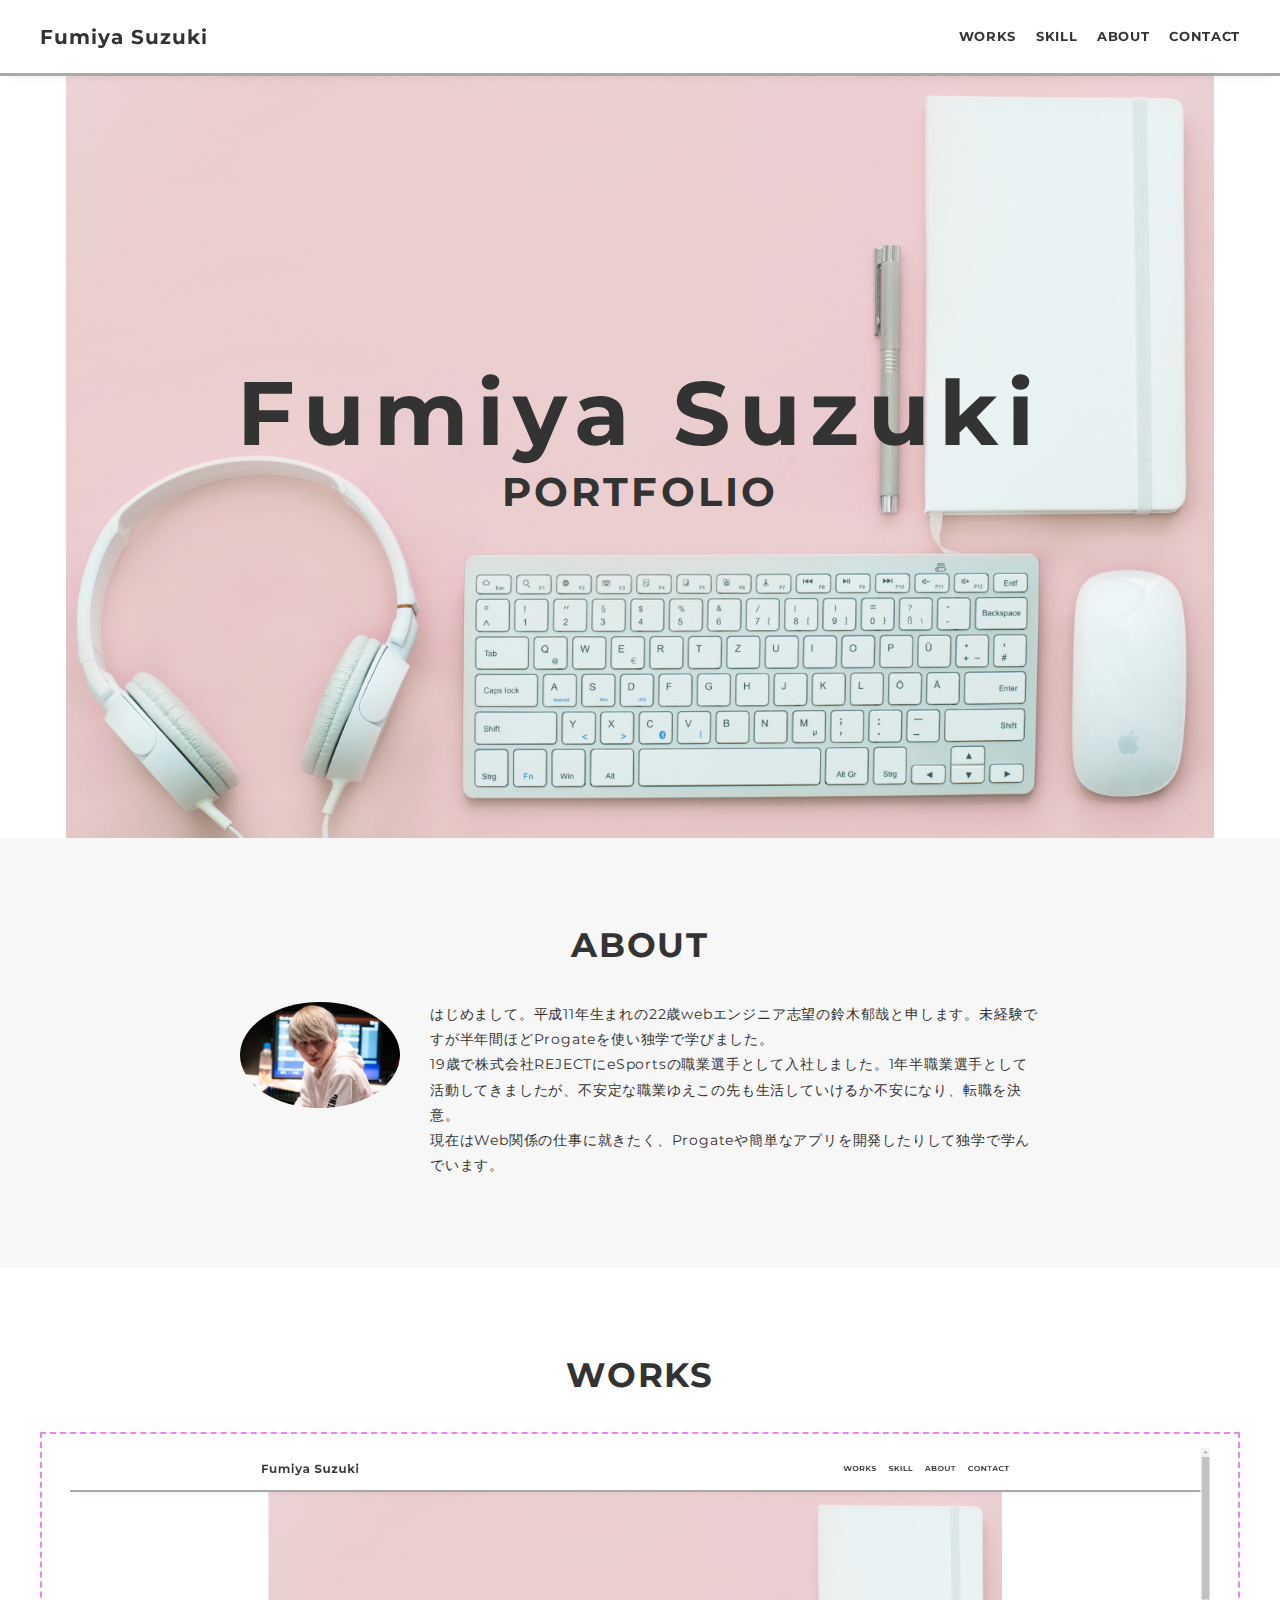
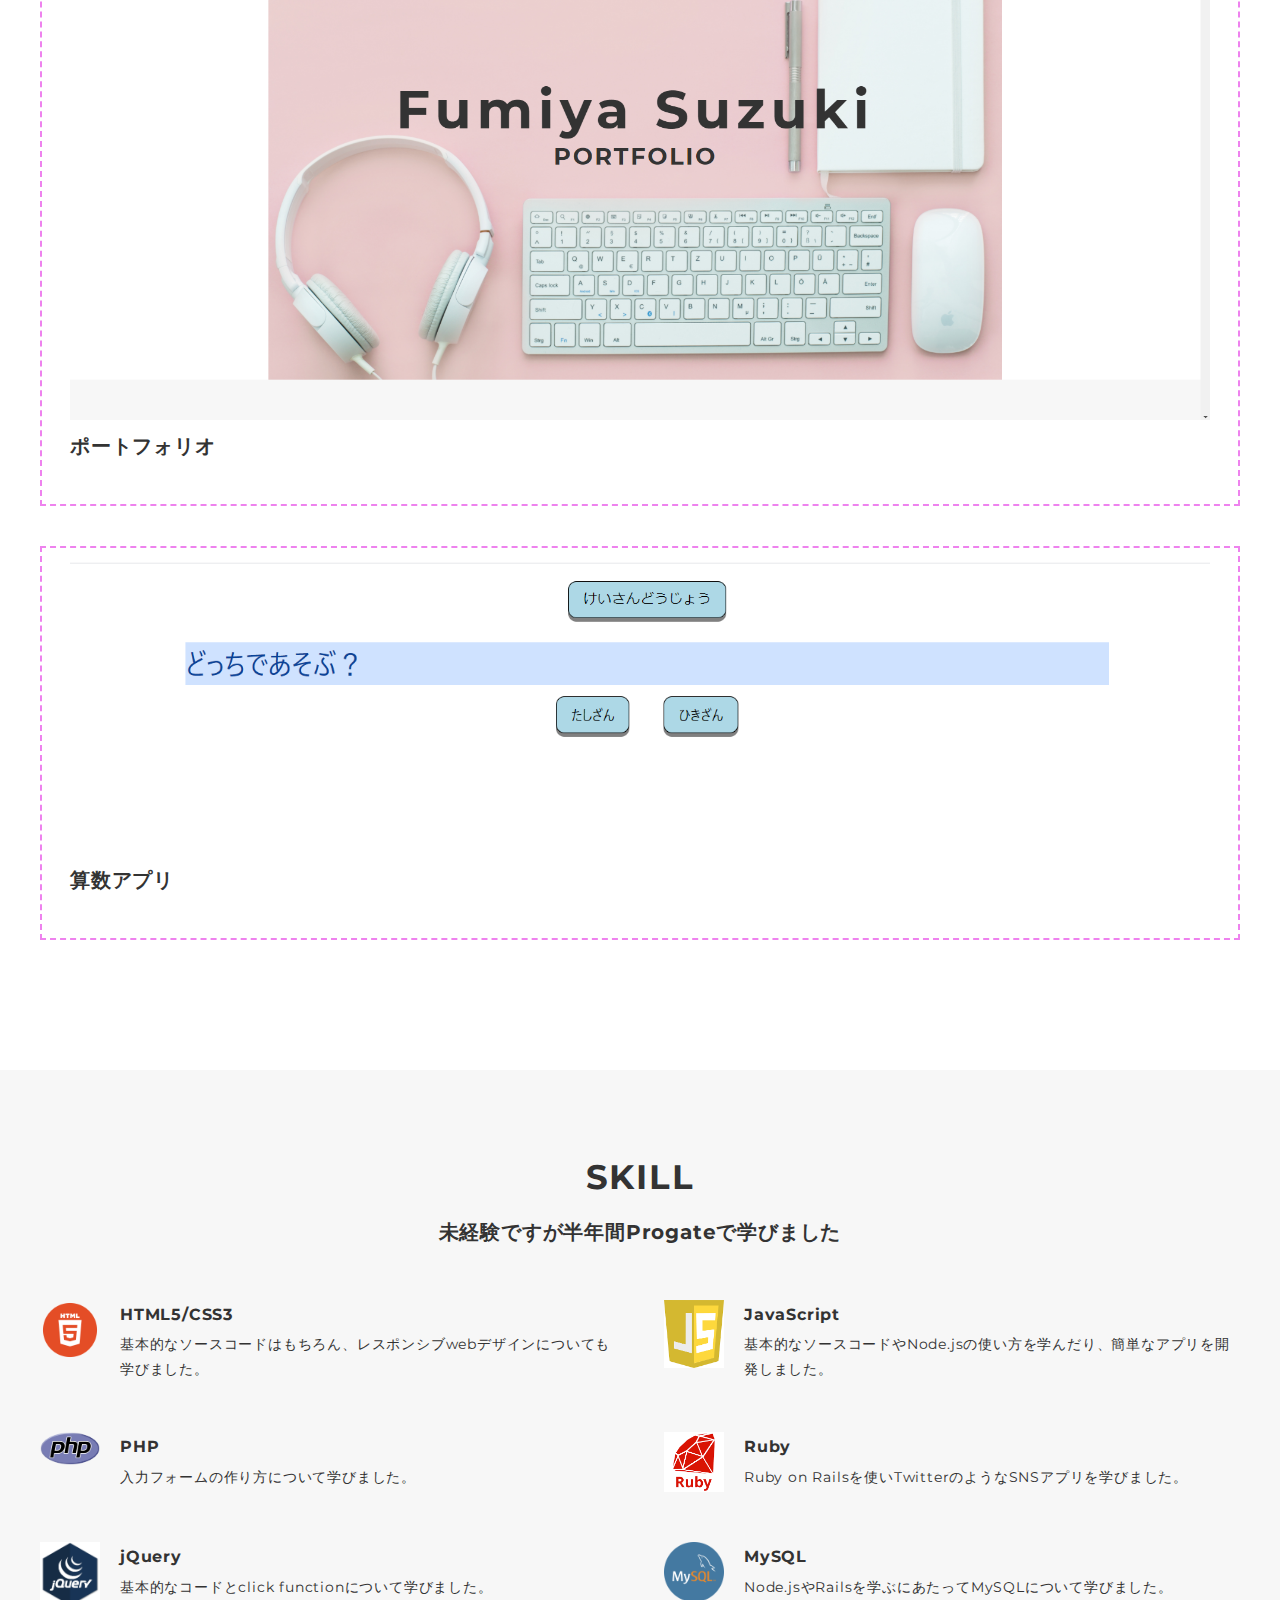
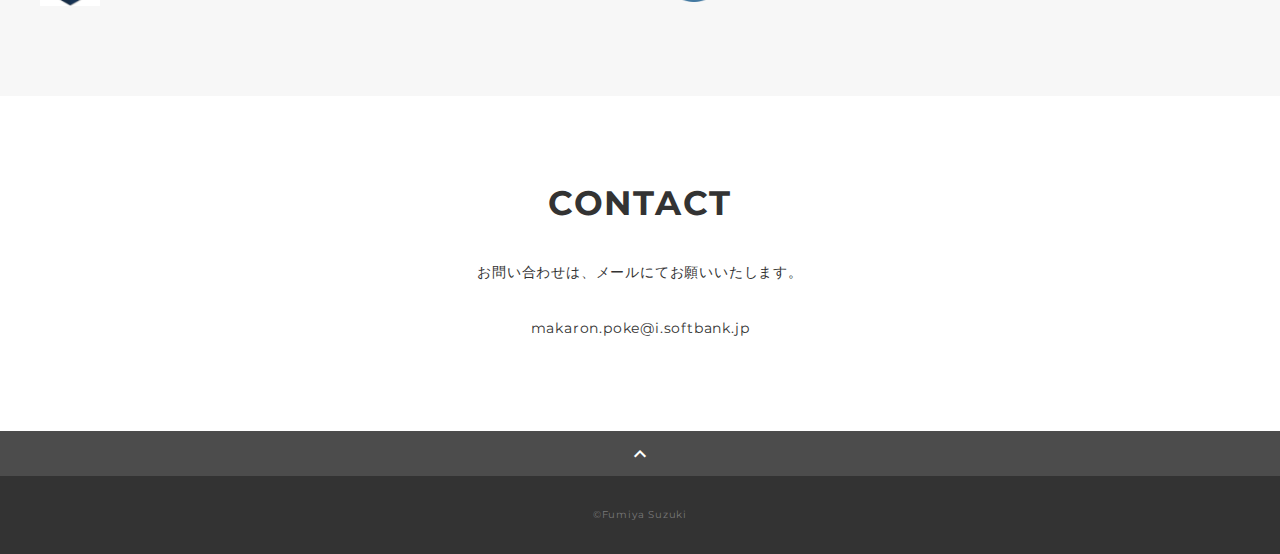
==== index.html @ 4332edcf "Add files via upload" ====
<!DOCTYPE html>
<html>
<head>
  <meta charset="utf-8">
  <meta name="viewport" content="width=device-width,initial-scale=1.0,user-scalable=no">
  <meta property='og:type' content='website'>
  <meta property='og:title' content='Fumiya Suzuki ポートフォリオ'>
  <meta property='og:url' content='URLが入る'>
  <meta property='og:description' content='Fumiya Suzukiのポートフォリオサイトです。'>
  <meta name="description" content="Fumiya Suzukiのポートフォリオサイトです" />
  <title>Fumiya Suzuki ポートフォリオ</title>
  <link rel="preconnect" href="https://fonts.gstatic.com">
  <link href="https://fonts.googleapis.com/css2?family=Montserrat:wght@400;700&display=swap" rel="stylesheet">
  <link href="https://fonts.googleapis.com/css?family=Material+Icons+Outlined" rel="stylesheet">
  <link href="portfolio-main/css/ress.css" media="all" rel="stylesheet" type="text/css" />
  <link href="portfolio-main/css/style.css" media="all" rel="stylesheet" type="text/css" />
  <link rel="shortcut icon" href="portfolio-main/img/favicon.ico" />
  <link rel=”canonical” href=”URLが入る” />
</head>

<body>
  <div class="wrapper">

    <!-- header -->
    <header class="header ">
      <div class="inner">
        <h1 class="header-logo">
          <a href=".">Fumiya Suzuki</a>
        </h1>
        <nav class="header-nav">
          <ul class="header-nav-list">
            <li class="header-nav-item"><a href="#works">WORKS</a></li>
            <li class="header-nav-item"><a href="#skill">SKILL</a></li>
            <li class="header-nav-item"><a href="#about">ABOUT</a></li>
            <li class="header-nav-item"><a href="#contact">CONTACT</a></li>
          </ul>
        </nav>
      </div>
    </header>
    <!-- /header -->

    <main class="content">

      <!-- main-visual -->
      <div class="main-visual">
        <div class="main-visual-inner">
          <p class="main-visual-title">Fumiya Suzuki</p>
          <p class="main-visual-subtitle">PORTFOLIO</p>
        </div>
      </div>
      <!-- /main-visual -->

      <!-- about -->
      <section class="about section" id="about">
        <div class="inner">
          <h2 class="title">ABOUT</h2>
          <div class="profile">
            <p class="profile-img">
              <img src="portfolio-main/img/about.jpg" alt="">
            </p>
            <div class="profile-body">
              <p>
                はじめまして。平成11年生まれの22歳webエンジニア志望の鈴木郁哉と申します。未経験ですが半年間ほどProgateを使い独学で学びました。
                <br>19歳で株式会社REJECTにeSportsの職業選手として入社しました。1年半職業選手として活動してきましたが、不安定な職業ゆえこの先も生活していけるか不安になり、転職を決意。<br>
                現在はWeb関係の仕事に就きたく、Progateや簡単なアプリを開発したりして独学で学んでいます。
              </p>
            </div>
          </div>
        </div>
      </section>
      <!-- /about -->

      <!-- works -->
      <section class="works section" id="works">
        <div class="inner">
          <h2 class="title">WORKS</h2>
          <div class="works-list">
            <a class="works-item" href="portfolio-main/works.portfolio.html">
              <p class="works-image"><img src="portfolio-main/img/portfolio-img.png"></p>
              <p class="works-name">ポートフォリオ</p>
            </a>
          </div>
          <div class="works-list">
            <a class="works-item" href="portfolio-main/works.culculation.html">
              <p class="works-image"><img src="portfolio-main/img/culculation.png"></p>
              <p class="works-name">算数アプリ</p>
            </a>
          </div>
        </div>
      </section>
      <!-- /works -->

      <!-- skill -->
      <section class="skill section" id="skill">
        <div class="inner">
          <h2 class="title">SKILL</h2>
          <h3 class="skill-subtitle">未経験ですが半年間Progateで学びました</h3>
          <div class="skill-list">
            <div class="skill-item">
              <p class="skill-img"><img src="portfolio-main/img/HTML.png" alt=""></p>
              <div class="skill-body">
                <h3 class="skill-name">HTML5/CSS3</h3>
                <p class="skill-text">
                  基本的なソースコードはもちろん、レスポンシブwebデザインについても学びました。</p>
              </div>
            </div>
            <div class="skill-item">
              <p class="skill-img"><img src="portfolio-main/img/JS.png" alt=""></p>
              <div class="skill-body">
                <h3 class="skill-name">JavaScript</h3>
                <p class="skill-text">
                  基本的なソースコードやNode.jsの使い方を学んだり、簡単なアプリを開発しました。</p>
              </div>
            </div>
            <div class="skill-item">
              <p class="skill-img"><img src="portfolio-main/img/PHP.png" alt=""></p>
              <div class="skill-body">
                <h3 class="skill-name">PHP</h3>
                <p class="skill-text">
                  入力フォームの作り方について学びました。</p>
              </div>
            </div>
            <div class="skill-item">
              <p class="skill-img"><img src="portfolio-main/img/Ruby.png" alt=""></p>
              <div class="skill-body">
                <h3 class="skill-name">Ruby</h3>
                <p class="skill-text">
                  Ruby on Railsを使いTwitterのようなSNSアプリを学びました。</p>
              </div>
            </div>
            <div class="skill-item">
              <p class="skill-img"><img src="portfolio-main/img/jQuery.png" alt=""></p>
              <div class="skill-body">
                <h3 class="skill-name">jQuery</h3>
                <p class="skill-text">
                  基本的なコードとclick functionについて学びました。</p>
              </div>
            </div>
            <div class="skill-item">
              <p class="skill-img"><img src="portfolio-main/img/SQL.png" alt=""></p>
              <div class="skill-body">
                <h3 class="skill-name">MySQL</h3>
                <p class="skill-text">
                  Node.jsやRailsを学ぶにあたってMySQLについて学びました。</p>
              </div>
            </div>
          </div>
        </div>
      </section>
      <!-- /skill -->

      <!-- contact -->
      <section class="contact section" id="contact">
        <div class="inner">
          <h2 class="title">CONTACT</h2>
          <p class="lead">
            お問い合わせは、<br class="sp-only">メールにてお願いいたします。
          </p>
          <div class="contact-list">
            <span class="contact-item">makaron.poke@i.softbank.jp</span>
          </div>
        </div>
      </section>
      <!-- /contact -->
      <div class="page-top" id="js-page-top">
        <span class="material-icons-outlined">expand_less</span>
      </div>
    </main>

    <!-- footer -->
    <footer class="footer">
      <div class="copyright">&copy;Fumiya Suzuki</div>
    </footer>
    <!-- /footer -->

  </div>
  <script src="https://ajax.googleapis.com/ajax/libs/jquery/3.5.1/jquery.min.js"></script>
  <script type='text/javascript' src="portfolio-main/js/script.js"></script>
</body>
</html>
---- portfolio-main/css/ress.css ----
/*!
 * ress.css • v3.0.1
 * MIT License
 * github.com/filipelinhares/ress
 */

/* # =================================================================
   # Global selectors
   # ================================================================= */

html {
  box-sizing: border-box;
  word-break: normal;
  -moz-tab-size: 4;
  tab-size: 4;

  -webkit-text-size-adjust: 100%; /* Prevent adjustments of font size after orientation changes in iOS */
}

*,
::before,
::after {
  box-sizing: inherit;
  background-repeat: no-repeat; /* Set `background-repeat: no-repeat` to all elements and pseudo elements */
}

::before,
::after {
  vertical-align: inherit;
  text-decoration: inherit; /* Inherit text-decoration and vertical align to ::before and ::after pseudo elements */
}

* {
  margin: 0;
  padding: 0; /* Reset `padding` and `margin` of all elements */
}

/* # =================================================================
   # General elements
   # ================================================================= */

hr {
  overflow: visible; /* Show the overflow in Edge and IE */
  height: 0; /* Add the correct box sizing in Firefox */
}

details,
main {
  display: block; /* Render the `main` element consistently in IE. */
}

summary {
  display: list-item; /* Add the correct display in all browsers */
}

small {
  font-size: 80%; /* Set font-size to 80% in `small` elements */
}

[hidden] {
  display: none; /* Add the correct display in IE */
}

abbr[title] {
  /* Add the correct text decoration in Chrome, Edge, IE, Opera, and Safari */
  text-decoration: underline;
  text-decoration: underline dotted;
  border-bottom: none; /* Remove the bottom border in Chrome 57 */
}

a {
  background-color: transparent; /* Remove the gray background on active links in IE 10 */
}

a:active,
a:hover {
  outline-width: 0; /* Remove the outline when hovering in all browsers */
}

code,
kbd,
pre,
samp {
  font-family: monospace, monospace; /* Specify the font family of code elements */
}

pre {
  font-size: 1em; /* Correct the odd `em` font sizing in all browsers */
}

b,
strong {
  font-weight: bolder; /* Add the correct font weight in Chrome, Edge, and Safari */
}

/* https://gist.github.com/unruthless/413930 */
sub,
sup {
  position: relative;
  font-size: 75%;
  line-height: 0;
  vertical-align: baseline;
}

sub {
  bottom: -.25em;
}

sup {
  top: -.5em;
}

/* # =================================================================
   # Forms
   # ================================================================= */

input {
  border-radius: 0;
}

/* Replace pointer cursor in disabled elements */
[disabled] {
  cursor: default;
}

[type="number"]::-webkit-inner-spin-button,
[type="number"]::-webkit-outer-spin-button {
  height: auto; /* Correct the cursor style of increment and decrement buttons in Chrome */
}

[type="search"] {
  outline-offset: -2px; /* Correct the outline style in Safari */

  -webkit-appearance: textfield; /* Correct the odd appearance in Chrome and Safari */
}

[type="search"]::-webkit-search-decoration {
  -webkit-appearance: none; /* Remove the inner padding in Chrome and Safari on macOS */
}

textarea {
  overflow: auto; /* Internet Explorer 11+ */
  resize: vertical; /* Specify textarea resizability */
}

button,
input,
optgroup,
select,
textarea {
  font: inherit; /* Specify font inheritance of form elements */
}

optgroup {
  font-weight: bold; /* Restore the font weight unset by the previous rule */
}

button {
  overflow: visible; /* Address `overflow` set to `hidden` in IE 8/9/10/11 */
}

button,
select {
  text-transform: none; /* Firefox 40+, Internet Explorer 11- */
}

/* Apply cursor pointer to button elements */
button,
[type="button"],
[type="reset"],
[type="submit"],
[role="button"] {
  cursor: pointer;
  color: inherit;
}

/* Remove inner padding and border in Firefox 4+ */
button::-moz-focus-inner,
[type="button"]::-moz-focus-inner,
[type="reset"]::-moz-focus-inner,
[type="submit"]::-moz-focus-inner {
  padding: 0;
  border-style: none;
}

/* Replace focus style removed in the border reset above */
button:-moz-focusring,
[type="button"]::-moz-focus-inner,
[type="reset"]::-moz-focus-inner,
[type="submit"]::-moz-focus-inner {
  outline: 1px dotted ButtonText;
}

button,
html [type="button"],
/* Prevent a WebKit bug where (2) destroys native `audio` and `video`controls in Android 4 */
[type="reset"],
[type="submit"] {
  -webkit-appearance: button; /* Correct the inability to style clickable types in iOS */
}

/* Remove the default button styling in all browsers */
button,
input,
select,
textarea {
  border-style: none;
  background-color: transparent;
}

/* Style select like a standard input */
select {
  -webkit-appearance: none; /* Chrome 41+ */
  -moz-appearance: none; /* Firefox 36+ */
}

select::-ms-expand {
  display: none; /* Internet Explorer 11+ */
}

select::-ms-value {
  color: currentColor; /* Internet Explorer 11+ */
}

legend {
  display: table; /* Correct the text wrapping in Edge and IE */
  max-width: 100%; /* Correct the text wrapping in Edge and IE */
  max-width: 100%; /* Correct the text wrapping in Edge 18- and IE */
  white-space: normal; /* Correct the text wrapping in Edge and IE */
  color: inherit; /* Correct the color inheritance from `fieldset` elements in IE */
  border: 0; /* Correct `color` not being inherited in IE 8/9/10/11 */
}

::-webkit-file-upload-button {
  font: inherit; /* Change font properties to `inherit` in Chrome and Safari */
  color: inherit;
  /* Correct the inability to style clickable types in iOS and Safari */

  -webkit-appearance: button;
}

/* # =================================================================
   # Specify media element style
   # ================================================================= */

img {
  border-style: none; /* Remove border when inside `a` element in IE 8/9/10 */
}

/* Add the correct vertical alignment in Chrome, Firefox, and Opera */
progress {
  vertical-align: baseline;
}

/* # =================================================================
   # Accessibility
   # ================================================================= */

/* Hide content from screens but not screenreaders */
@media screen {
  [hidden~="screen"] {
    display: inherit;
  }
  [hidden~="screen"]:not(:active):not(:focus):not(:target) {
    position: absolute !important;
    clip: rect(0 0 0 0) !important;
  }
}

/* Specify the progress cursor of updating elements */
[aria-busy="true"] {
  cursor: progress;
}

/* Specify the pointer cursor of trigger elements */
[aria-controls] {
  cursor: pointer;
}

/* Specify the unstyled cursor of disabled, not-editable, or otherwise inoperable elements */
[aria-disabled] {
  cursor: default;
}
---- portfolio-main/css/style.css ----
body {
  font-family: "Montserrat","Helvetica Neue",Arial,"Hiragino Kaku Gothic ProN","Hiragino Sans",Meiryo,sans-serif;
  font-size: 14px;
  line-height: 1.8;
  letter-spacing: .8px;
  color: #333;
}

a {
  transition: opacity .3s;
  text-decoration: none;
  color: #1ca9e3;
}

img {
  max-width: 100%;
  height: auto;
  vertical-align: bottom;
  border-style: none;
}

ul,
li {
  list-style: none;
}

.pc-only {
  display: block;
}

.sp-only {
  display: none;
}

/*--------------------------------
 レイアウト
---------------------------------*/
.wrapper {
  padding-top: 73px;
}

.section {
  padding: 90px 0;
}

.section:nth-of-type(odd) {
  background-color: #f7f7f7;
}

.inner {
  max-width: 1340px;
  margin: 0 auto;
  padding: 0 40px;
}

/*--------------------------------
 見出し
---------------------------------*/
.title {
  font-size: 34px;
  font-weight: bold;
  line-height: 1;
  margin-bottom: 40px;
  text-align: center;
  letter-spacing: .05em;
  color: #333;
}

.lead {
  margin-bottom: 30px;
}

/*--------------------------------
ヘッダー
---------------------------------*/
.header {
  position: fixed;
  top: 0;
  z-index: 1;
  width: 100%;
  background-color: #fff;
  box-shadow: 0 5px 10px -6px rgba(0,0,0,.1);
  border-bottom: 3px solid darkgrey;
}

.header .inner {
  display: flex;
  align-items: center;
  justify-content: space-between;
  padding: 20px 40px;
}

.header-logo {
  font-size: 20px;
  font-weight: bold;
  line-height: 1.2;
  margin-right: 20px;
  letter-spacing: .05em;
}

.header-logo a {
  color: #333;
}

.header-nav-list {
  display: flex;
  justify-content: space-between;
}

.header-nav-item:not(:last-child) {
  margin-right: 20px;
}

.header-nav-item a {
  position: relative;
  font-size: 13px;
  font-weight: bold;
  display: inline-block;
  padding: 5px 0;
  transition: .3s;
  letter-spacing: .05em;
  color: #333;
}
.header-nav-item a:after {
  position: absolute;
  bottom: 0;
  left: 50%;
  width: 0;
  height: 3px;
  content: "";
  transition: .3s;
  -webkit-transform: translateX(-50%);
  transform: translateX(-50%);
  background-color: #333;
}

.header-nav-item a:hover:after {
  width: 100%;
}

/*--------------------------------
 メインビジュアル
---------------------------------*/
.main-visual {
  display: flex;
  align-items: center;
  justify-content: center;
  height: 85vh;
  text-align: center;
  width: auto;
  background-size: auto 100%;
  background-position: center;
  background-repeat: no-repeat;
  background-image: url(../img/header.jpg);
}

.main-visual-inner {
  padding: 0 40px;
}

.main-visual-title {
  font-size: 90px;
  font-weight: bold;
  line-height: 1.2;
  margin-bottom: 5px;
  letter-spacing: .1em;
}
.main-visual-subtitle {
  font-size: 40px;
  font-weight: bold;
  line-height: 1;
  margin-bottom: 40px;
  letter-spacing: .08em;
}

/*--------------------------------
 Works
---------------------------------*/
.works-list {
  flex-wrap: wrap;
  padding: 1em 2em;
  margin-bottom: 40px;
  border: dashed 2px violet;
}

.works-item {
  width: 31.74603%;
  margin-right: 1.58730%;
  color: #333;
  margin-bottom: 40px;
}

.works-item:hover {
  opacity: .9;
}

.works-item:nth-of-type(3n) {
  margin-right: 0;
}

.works-img img {
  margin-top: 12px;
  border-top: 1px solid #000;
}

.works-name {
  font-size: 20px;
  font-weight: bold;
  margin-top: 8px;
}

/*--------------------------------
 Skill
---------------------------------*/
.skill-subtitle {
  text-align: center;
  margin-top: -20px;
  margin-bottom: 50px;
  font-weight: bold;
  font-size: 20px;
}

.skill-list {
  display: flex;
  flex-wrap: wrap;
  justify-content: space-between;
  margin-bottom: -50px;
}

.skill-item {
  display: flex;
  align-items: flex-start;
  justify-content: space-between;
  width: 48%;
  margin-bottom: 50px;
}

.skill-img {
  width: 60px;
  height: auto;
  margin-right: 20px;
}

.skill-body {
  flex: 1;
}

.skill-name {
  margin-bottom: 3px;
}

/*--------------------------------
 About
---------------------------------*/
.profile {
  display: flex;
  flex-wrap: wrap;
  max-width: 800px;
  margin: 0 auto;
}
.profile-img {
  width: 20%;
  margin-right: 30px;
  border-radius: 50%;
}
.profile-img img {
  border-radius: 50%;
}
.profile-body {
  flex: 1;
}
.profile-body p:not(:last-child) {
  margin-bottom: 30px;
}

/*--------------------------------
 Contact
---------------------------------*/
.contact {
  text-align: center;
}

.contact-item:not(:last-child) {
  margin-right: 10px;
}

.contact-text {
  margin-top: 10px;
}
/*--------------------------------
 ページトップ
---------------------------------*/
.page-top {
  font-weight: bold;
  padding: 10px;
  cursor: pointer;
  text-align: center;
  background-color: #4c4c4c;
}

.page-top .material-icons-outlined {
  vertical-align: bottom;
  color: #fff;
}

/*--------------------------------
 フッター
---------------------------------*/
.footer {
  padding: 30px;
  background-color: #333;
}

.copyright {
  font-size: 10px;
  text-align: center;
  color: #797979;
}

/*--------------------------------
 下層：Worksページ
---------------------------------*/
.article {
  padding: 80px 0;
}

.article-inner {
  max-width: 1040px;
  margin: 0 auto;
  padding: 0 20px;
}

.article-title {
  margin-bottom: 30px;
  text-align: center;
}

.article-img {
  margin-bottom: 20px;
}

.article-body {
  max-width: 720px;
  margin: 0 auto;
  margin-bottom: 80px;
}

.article-info-title {
  font-size: 15px;
}

.article-body img {
  margin-bottom: 30px;
}

.article-body p {
  margin-bottom: 30px;
}

.home-link {
  text-align: center;
}

/*media Queries 767
----------------------------------------------------*/
@media screen and (max-width: 767px) {
  body {
    font-size: 13px;
    line-height: 1.7;
  }

  .pc-only {
    display: none;
  }

  .sp-only {
    display: block;
  }

  /* 見出し */
  .title {
    font-size: 26px;
    margin-bottom: 20px;
  }

  /* レイアウト */
  .wrapper {
    padding-top: 57px;
  }

  .section {
    padding: 60px 0;
  }

  .inner {
    padding: 0 20px;
  }

  /* ヘッダー */
  .header .inner {
    padding: 15px;
  }

  .header-logo {
    font-size: 15px;
    margin-right: 15px;
  }

  .header-nav-item:not(:last-child) {
    margin-right: 10px;
  }

  .header-nav-item a {
    font-size: 10px;
  }

  .header-nav-item a:after {
    display: none;
  }

  /*  メインビジュアル */
  .main-visual {
    height: 75vh;
  }

  .main-visual-inner {
    padding: 0 20px;
  }

  .main-visual-title {
    font-size: 30px;
  }
  .main-visual-subtitle {
    font-size: 16px;
    margin-bottom: 20px;
  }

  /* Works */
  .works-name {
    font-size: 10px;
  }

  .works-list {
    justify-content: space-between;
  }

  .works-item {
    flex: 0 0 48%;
    margin-right: 0;
    margin-bottom: 30px;
  }

  /* Skill */
  .skill-list {
    display: block;
    margin-bottom: 0;
  }

  .skill-item {
    width: 100%;
    margin-bottom: 35px;
  }

  .skill-item:last-child {
    margin-bottom: 0;
  }

  /* About */
  .profile {
    display: block;
  }
  .profile-img {
    width: 150px;
    margin: 0 auto;
    margin-bottom: 25px;
  }

  .profile-body p:not(:last-child) {
    margin-bottom: 20px;
  }

  /* フッター */
  .footer {
    padding: 20px;
  }

  /* 下層ページ */
  .article {
    padding: 50px 0;
  }
}
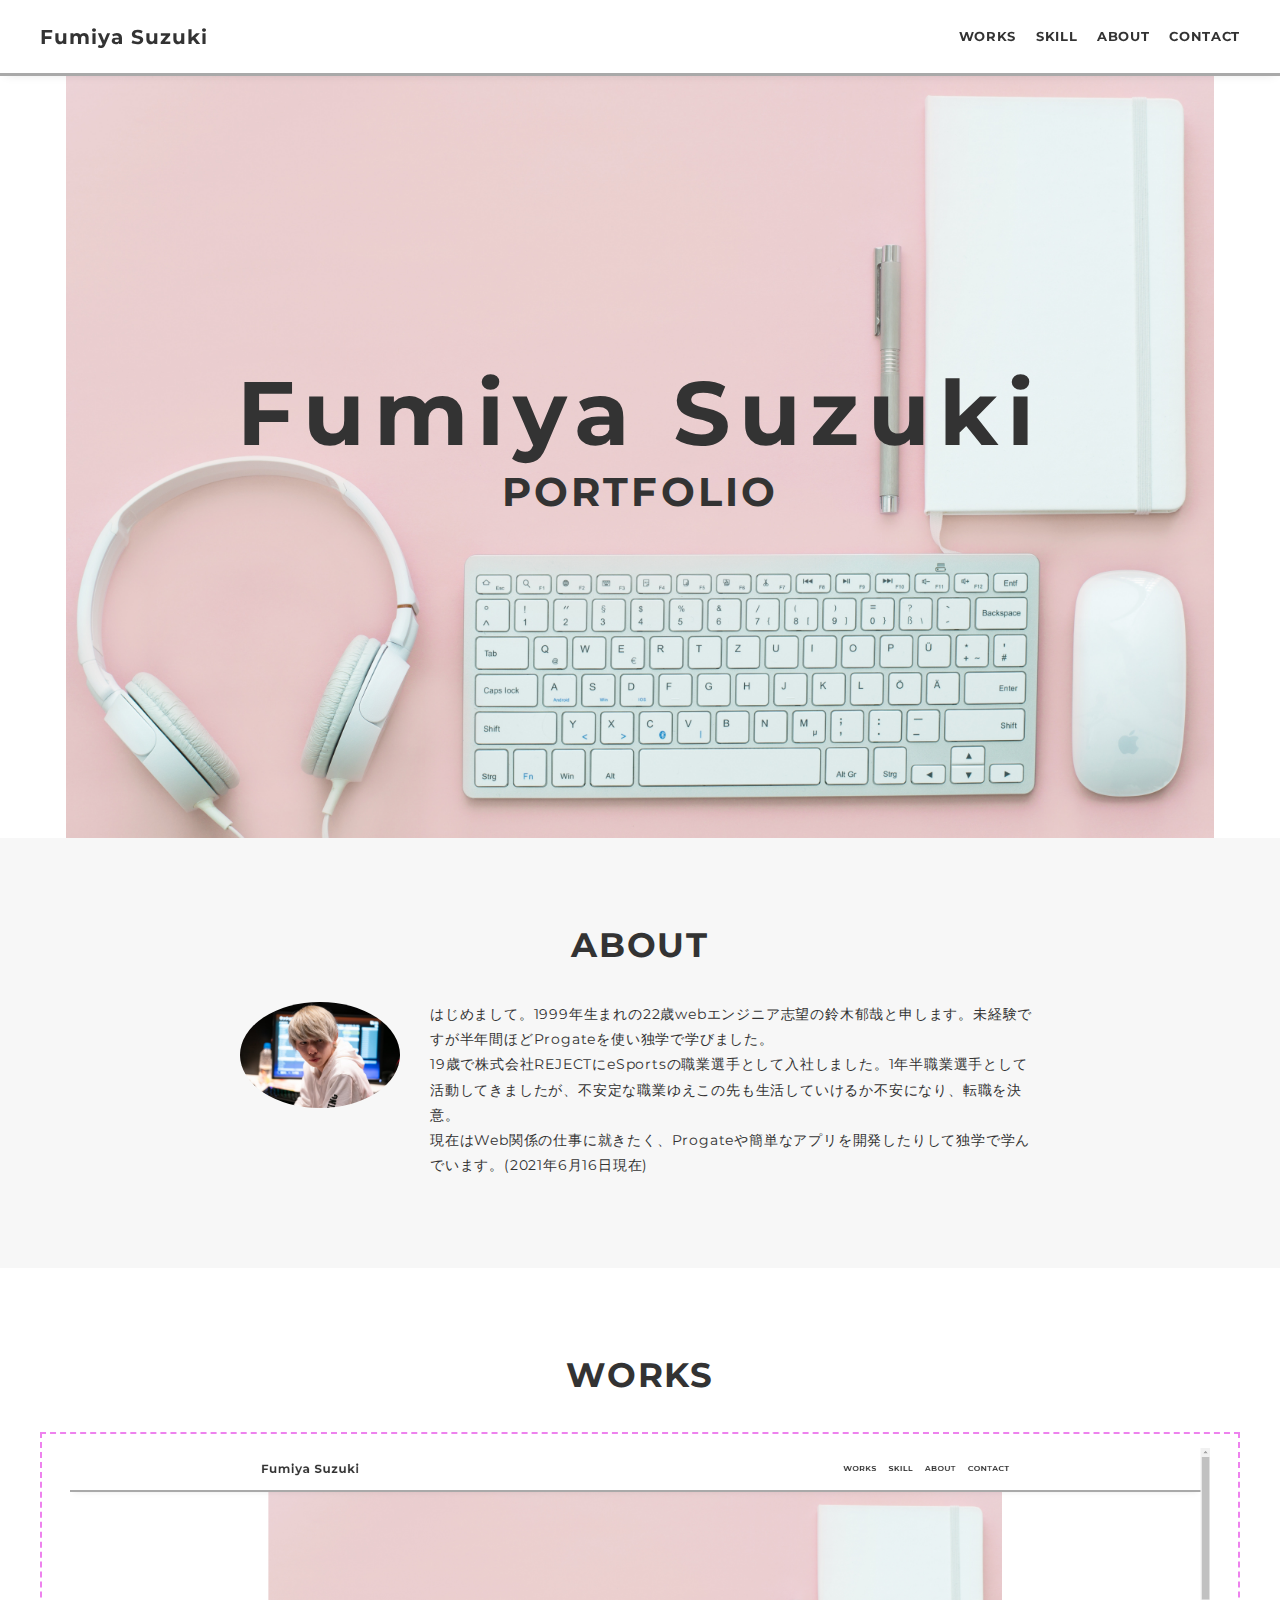
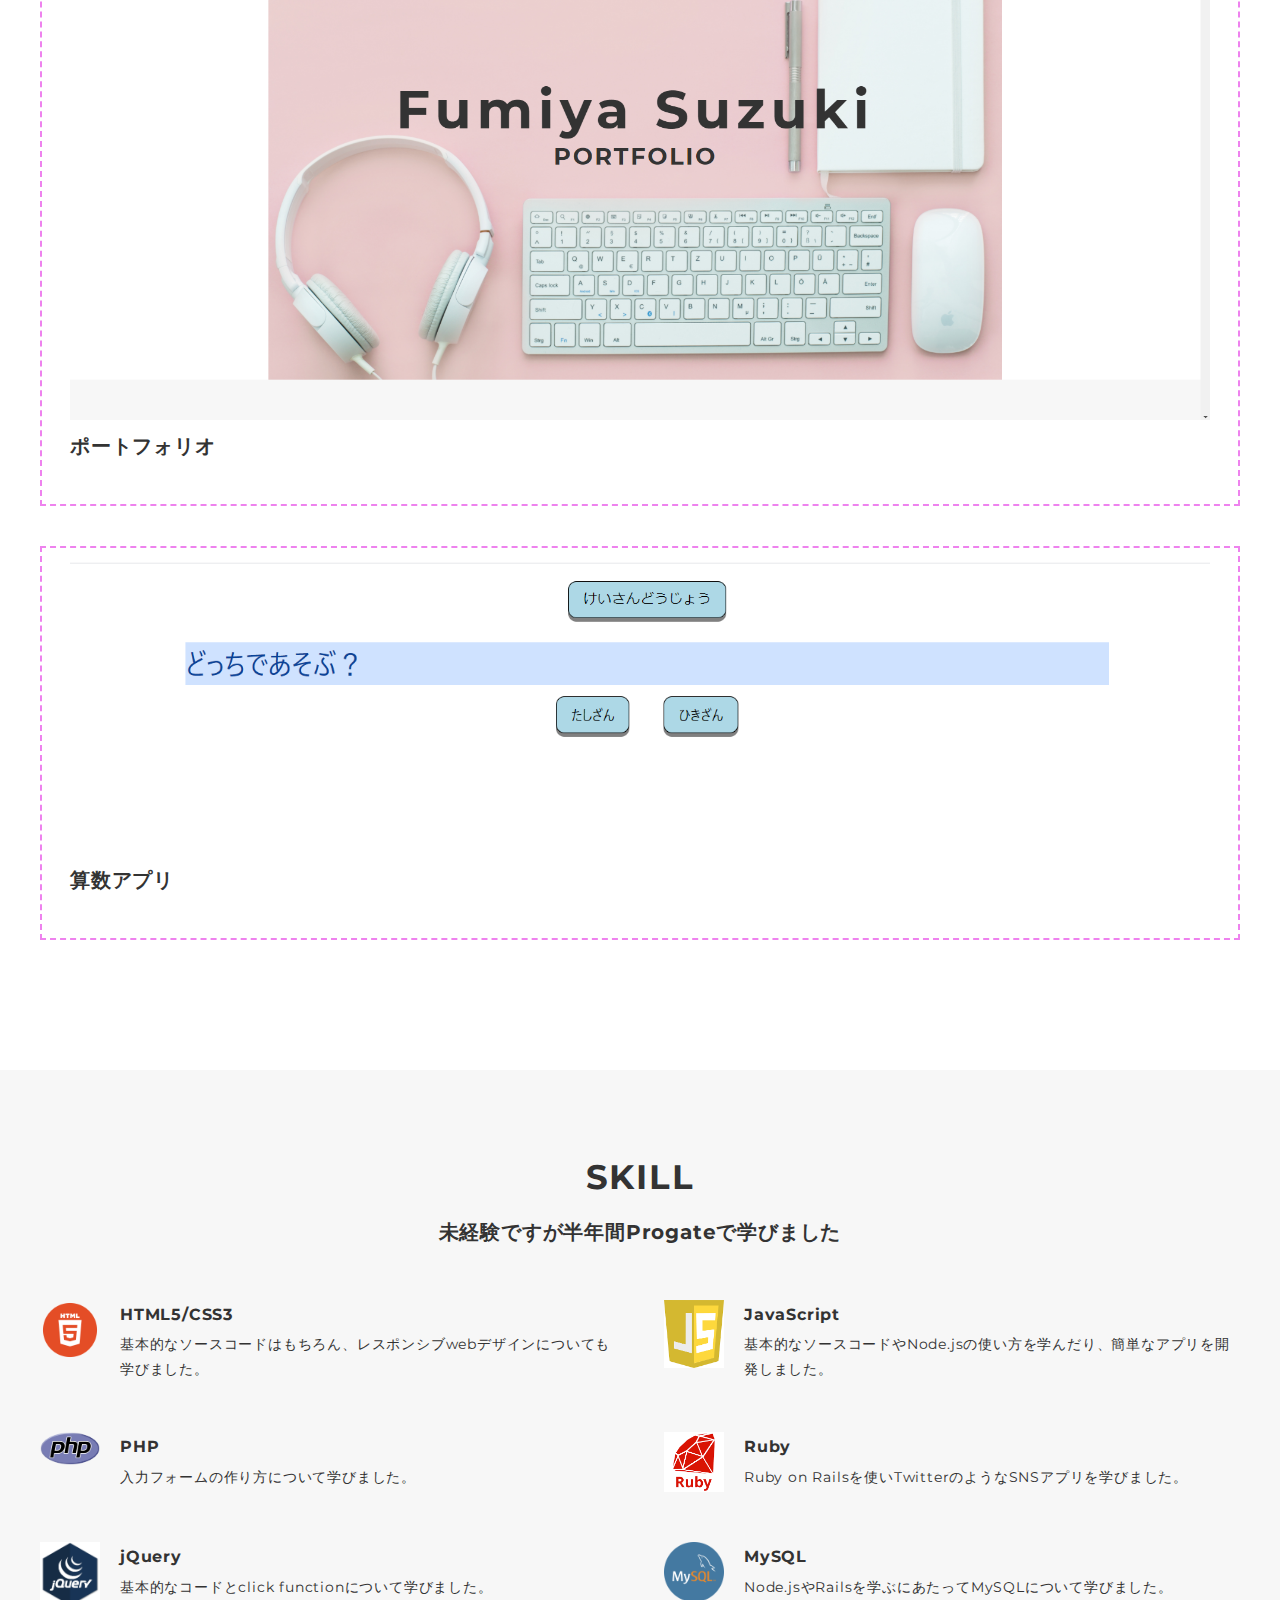
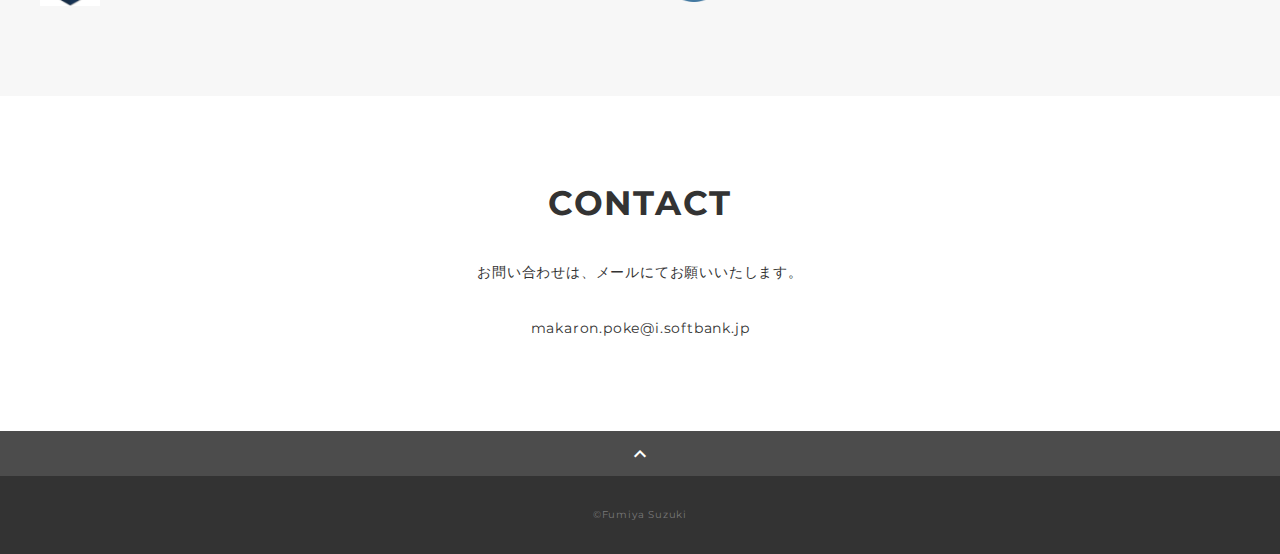
==== commit c3724e9a: "Add files via upload" ====
--- a/index.html
+++ b/index.html
@@ -60,9 +60,9 @@
             </p>
             <div class="profile-body">
               <p>
-                はじめまして。平成11年生まれの22歳webエンジニア志望の鈴木郁哉と申します。未経験ですが半年間ほどProgateを使い独学で学びました。
+                はじめまして。1999年生まれの22歳webエンジニア志望の鈴木郁哉と申します。未経験ですが半年間ほどProgateを使い独学で学びました。
                 <br>19歳で株式会社REJECTにeSportsの職業選手として入社しました。1年半職業選手として活動してきましたが、不安定な職業ゆえこの先も生活していけるか不安になり、転職を決意。<br>
-                現在はWeb関係の仕事に就きたく、Progateや簡単なアプリを開発したりして独学で学んでいます。
+                現在はWeb関係の仕事に就きたく、Progateや簡単なアプリを開発したりして独学で学んでいます。(2021年6月16日現在)
               </p>
             </div>
           </div>
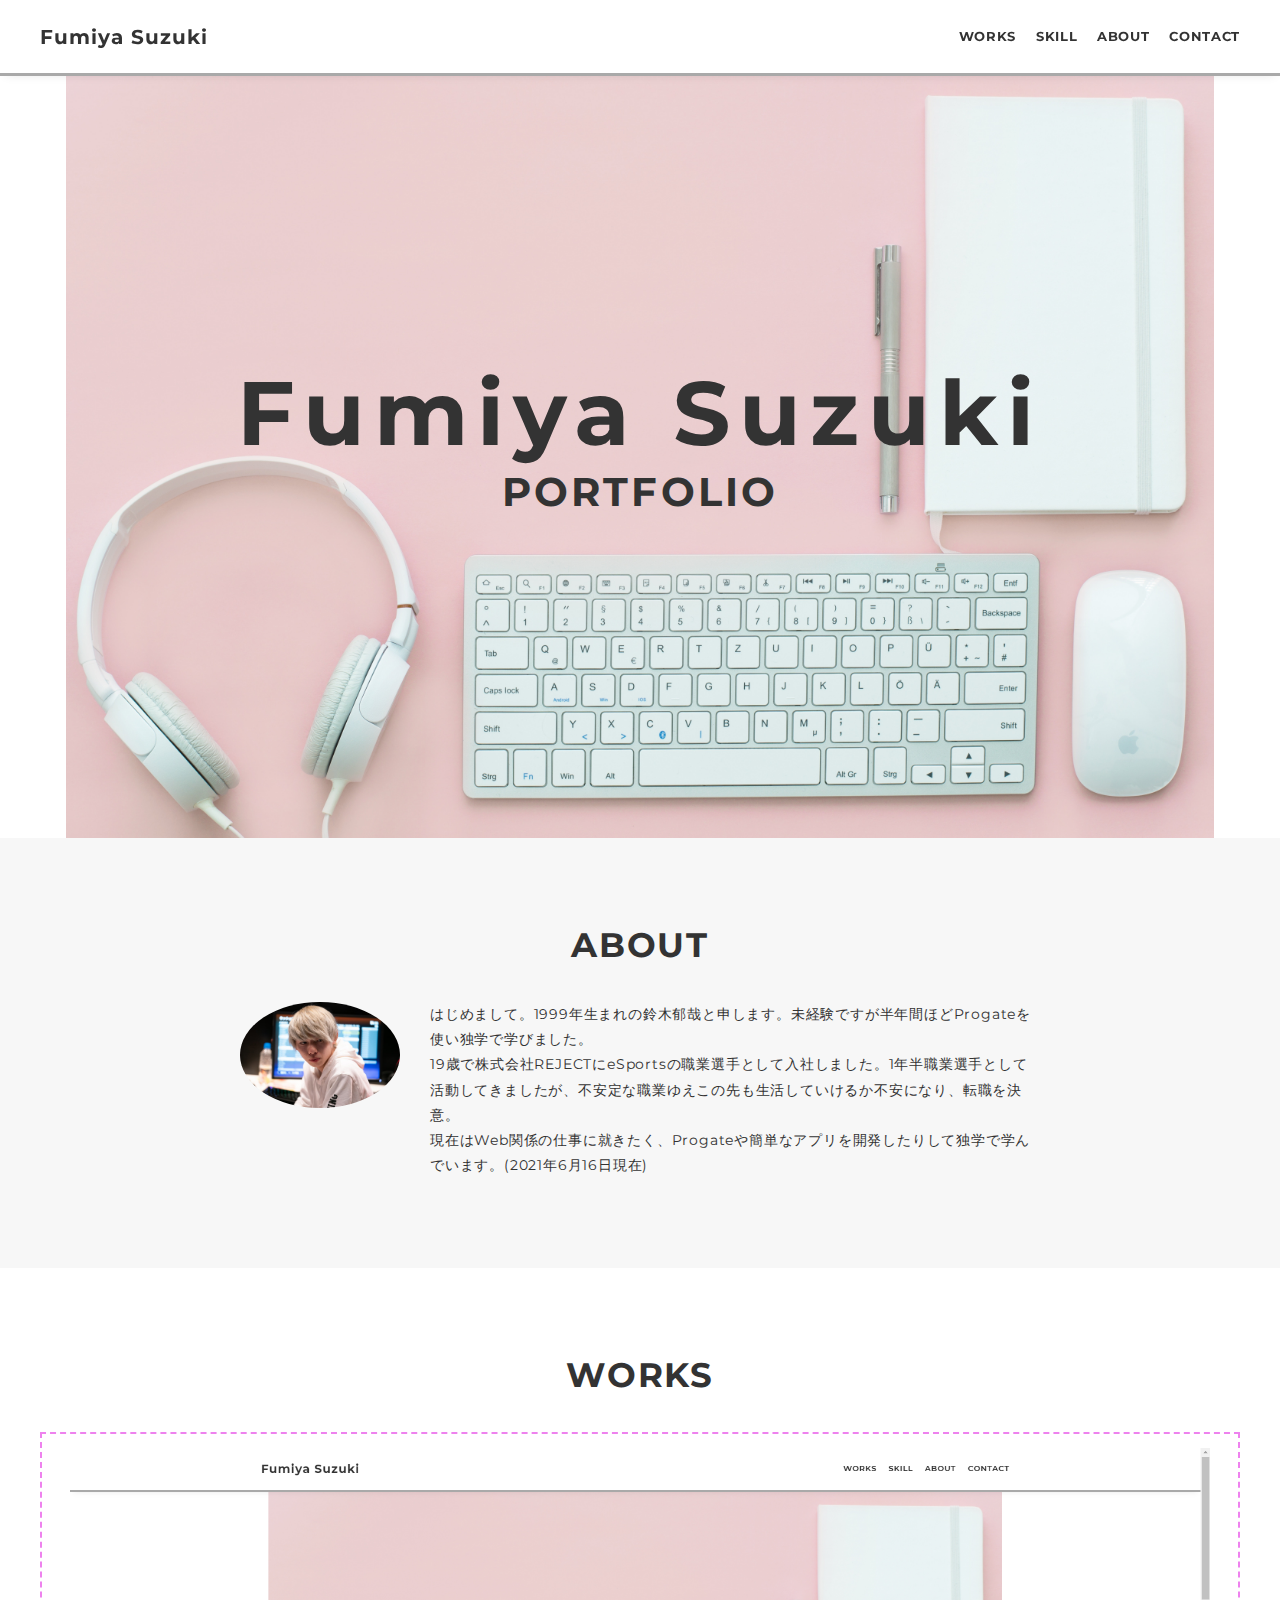
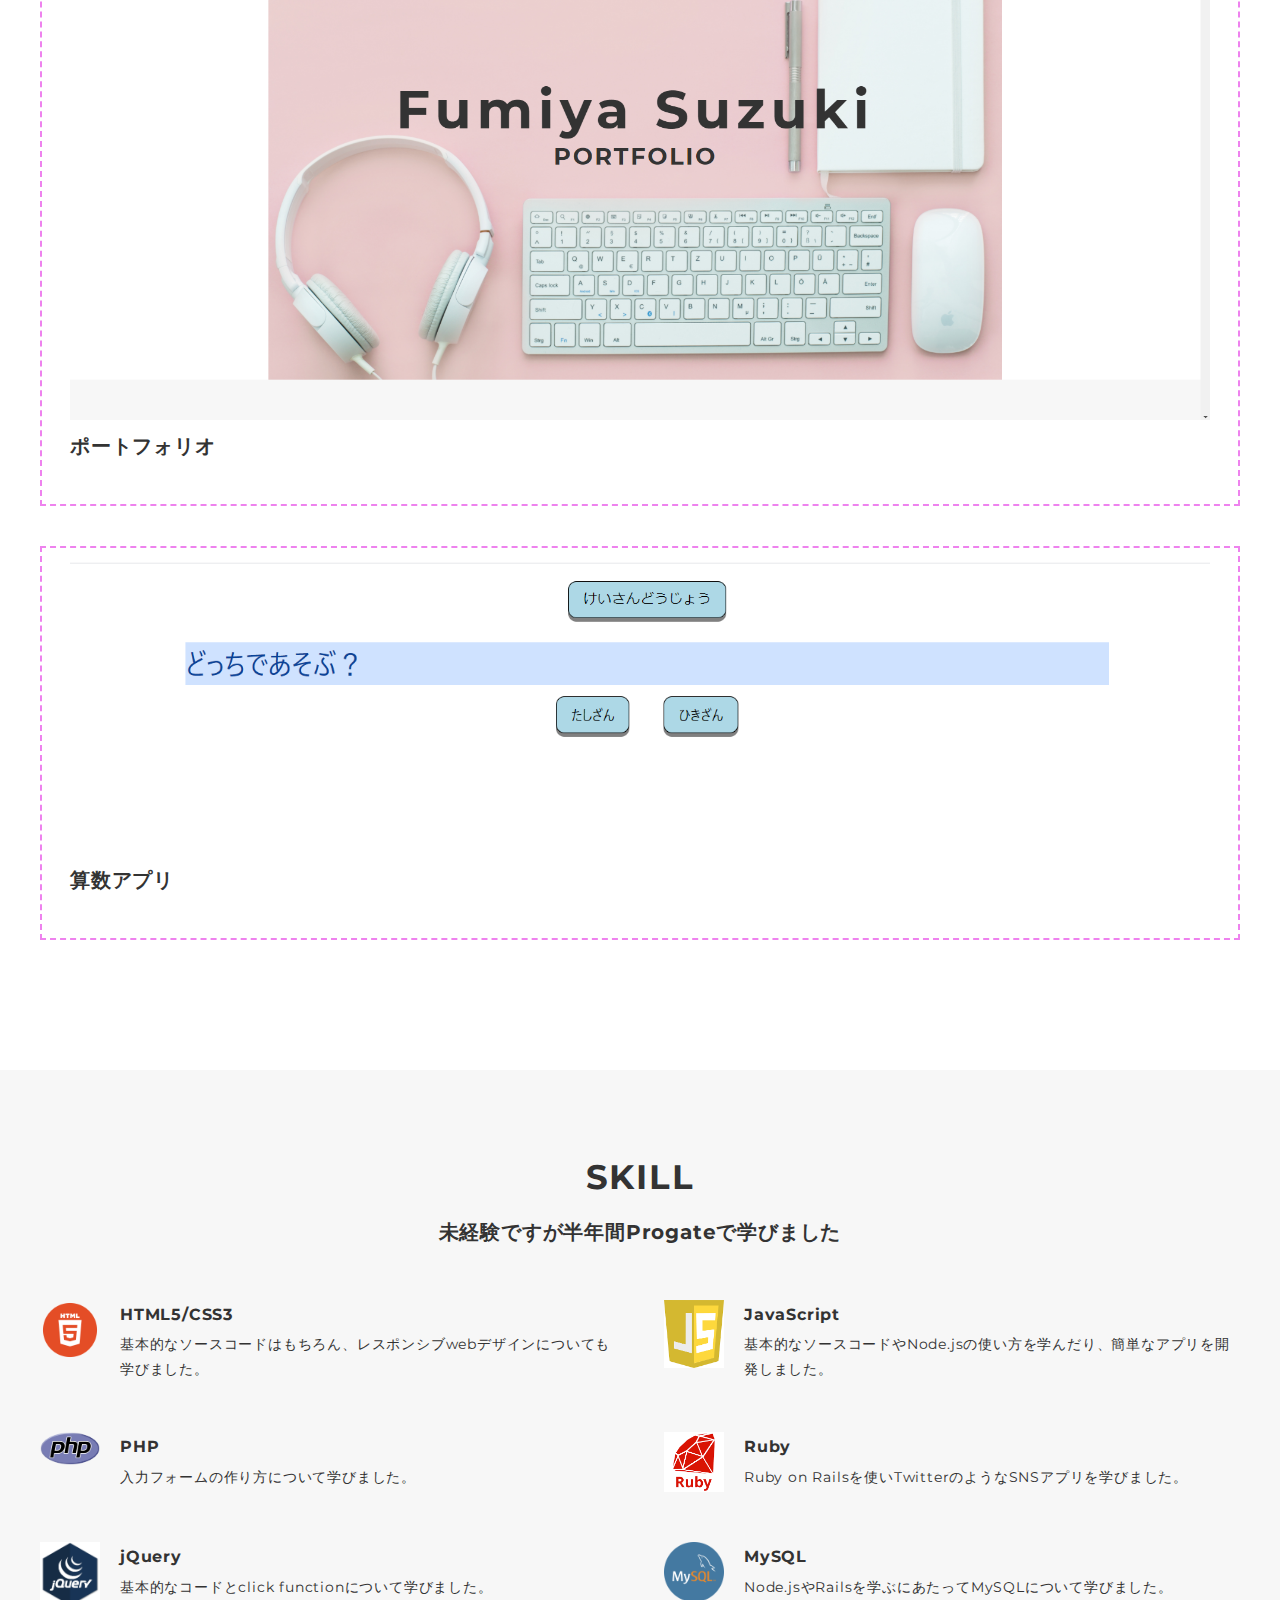
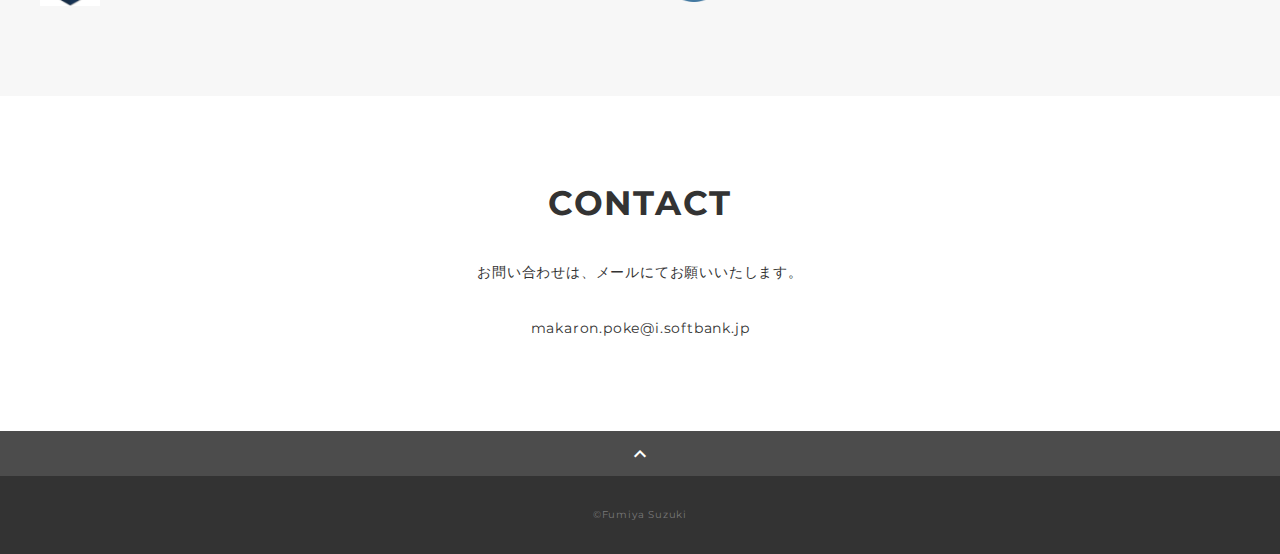
==== commit c4474e2d: "Add files via upload" ====
--- a/index.html
+++ b/index.html
@@ -5,7 +5,7 @@
   <meta name="viewport" content="width=device-width,initial-scale=1.0,user-scalable=no">
   <meta property='og:type' content='website'>
   <meta property='og:title' content='Fumiya Suzuki ポートフォリオ'>
-  <meta property='og:url' content='URLが入る'>
+  <meta property='og:url' content='https://suzukifumiya1999.github.io/portfolio.github.io/'>
   <meta property='og:description' content='Fumiya Suzukiのポートフォリオサイトです。'>
   <meta name="description" content="Fumiya Suzukiのポートフォリオサイトです" />
   <title>Fumiya Suzuki ポートフォリオ</title>
@@ -15,17 +15,17 @@
   <link href="portfolio-main/css/ress.css" media="all" rel="stylesheet" type="text/css" />
   <link href="portfolio-main/css/style.css" media="all" rel="stylesheet" type="text/css" />
   <link rel="shortcut icon" href="portfolio-main/img/favicon.ico" />
-  <link rel=”canonical” href=”URLが入る” />
+  <link rel=”canonical” href=”https://suzukifumiya1999.github.io/portfolio.github.io/” />
 </head>
 
 <body>
   <div class="wrapper">
 
     <!-- header -->
-    <header class="header ">
+    <header class="header">
       <div class="inner">
         <h1 class="header-logo">
-          <a href=".">Fumiya Suzuki</a>
+          <a href="index.html">Fumiya Suzuki</a>
         </h1>
         <nav class="header-nav">
           <ul class="header-nav-list">
@@ -60,7 +60,7 @@
             </p>
             <div class="profile-body">
               <p>
-                はじめまして。1999年生まれの22歳webエンジニア志望の鈴木郁哉と申します。未経験ですが半年間ほどProgateを使い独学で学びました。
+                はじめまして。1999年生まれの鈴木郁哉と申します。未経験ですが半年間ほどProgateを使い独学で学びました。
                 <br>19歳で株式会社REJECTにeSportsの職業選手として入社しました。1年半職業選手として活動してきましたが、不安定な職業ゆえこの先も生活していけるか不安になり、転職を決意。<br>
                 現在はWeb関係の仕事に就きたく、Progateや簡単なアプリを開発したりして独学で学んでいます。(2021年6月16日現在)
               </p>
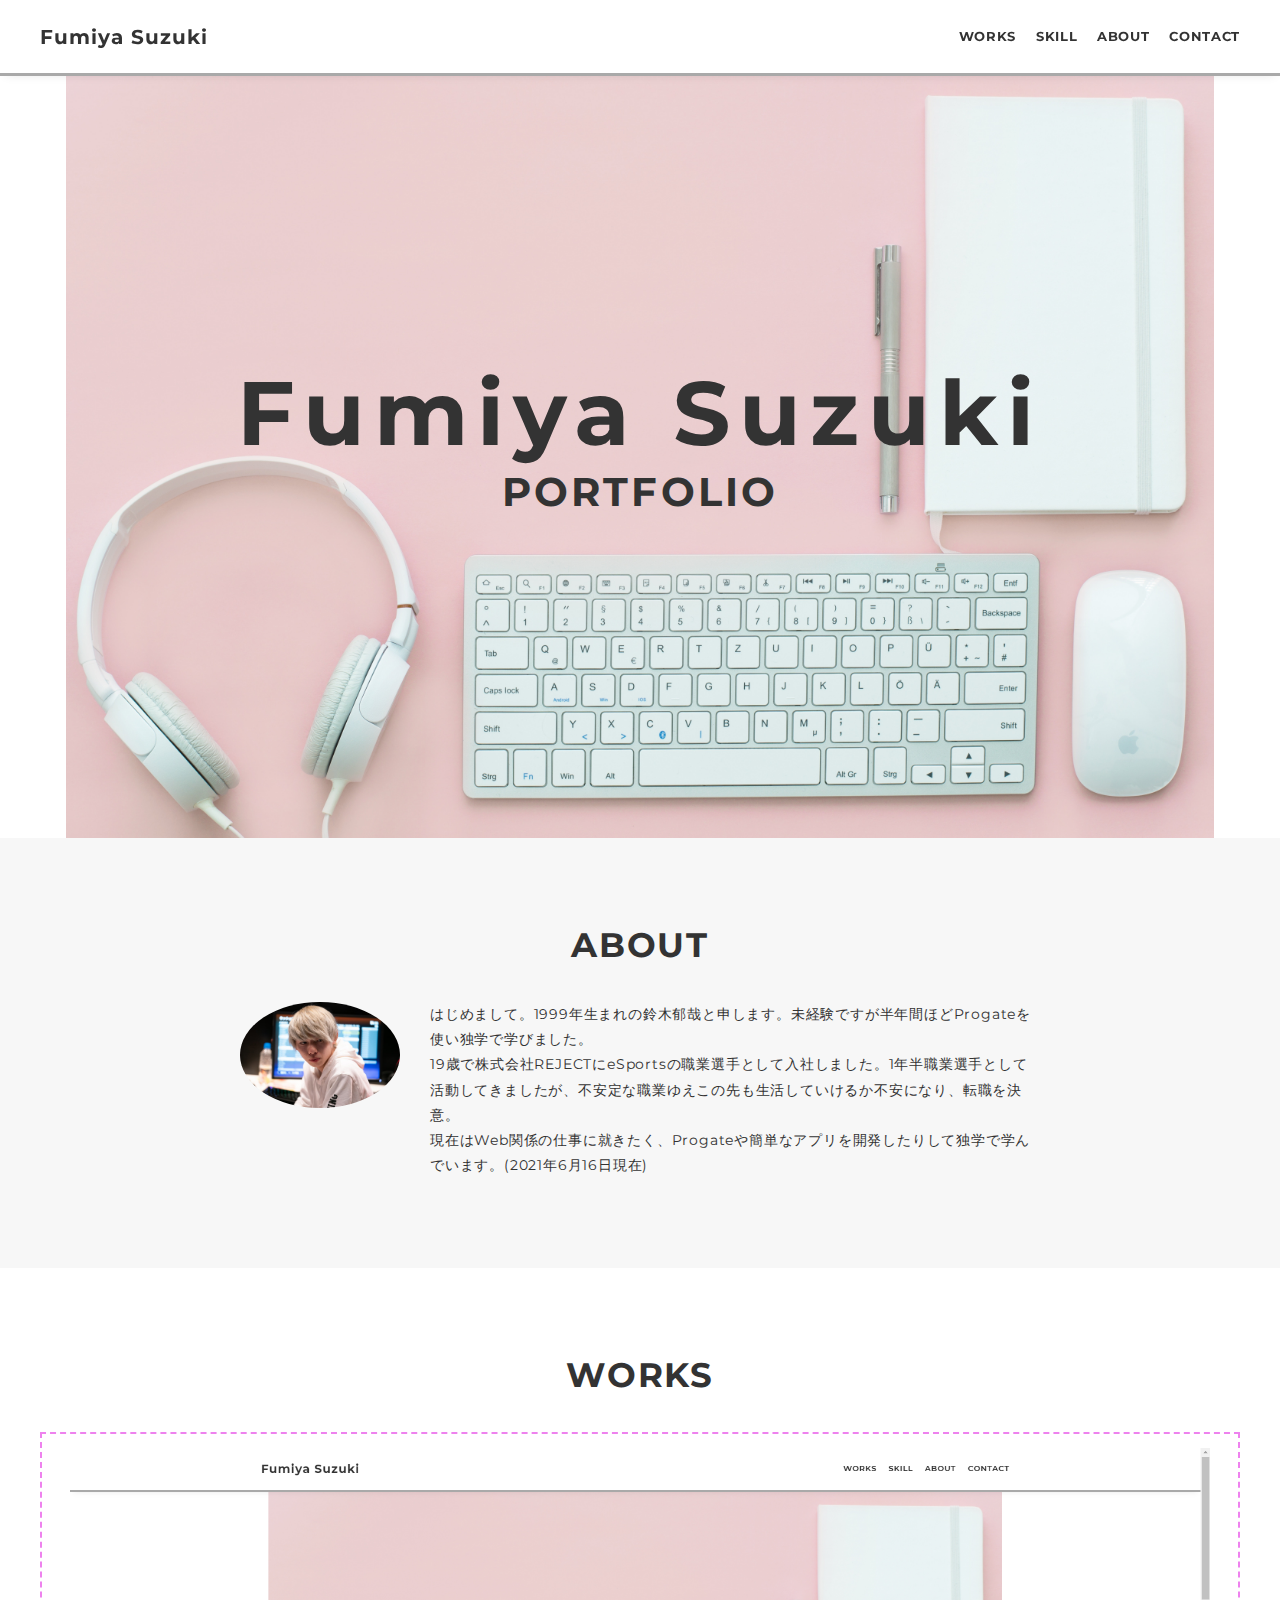
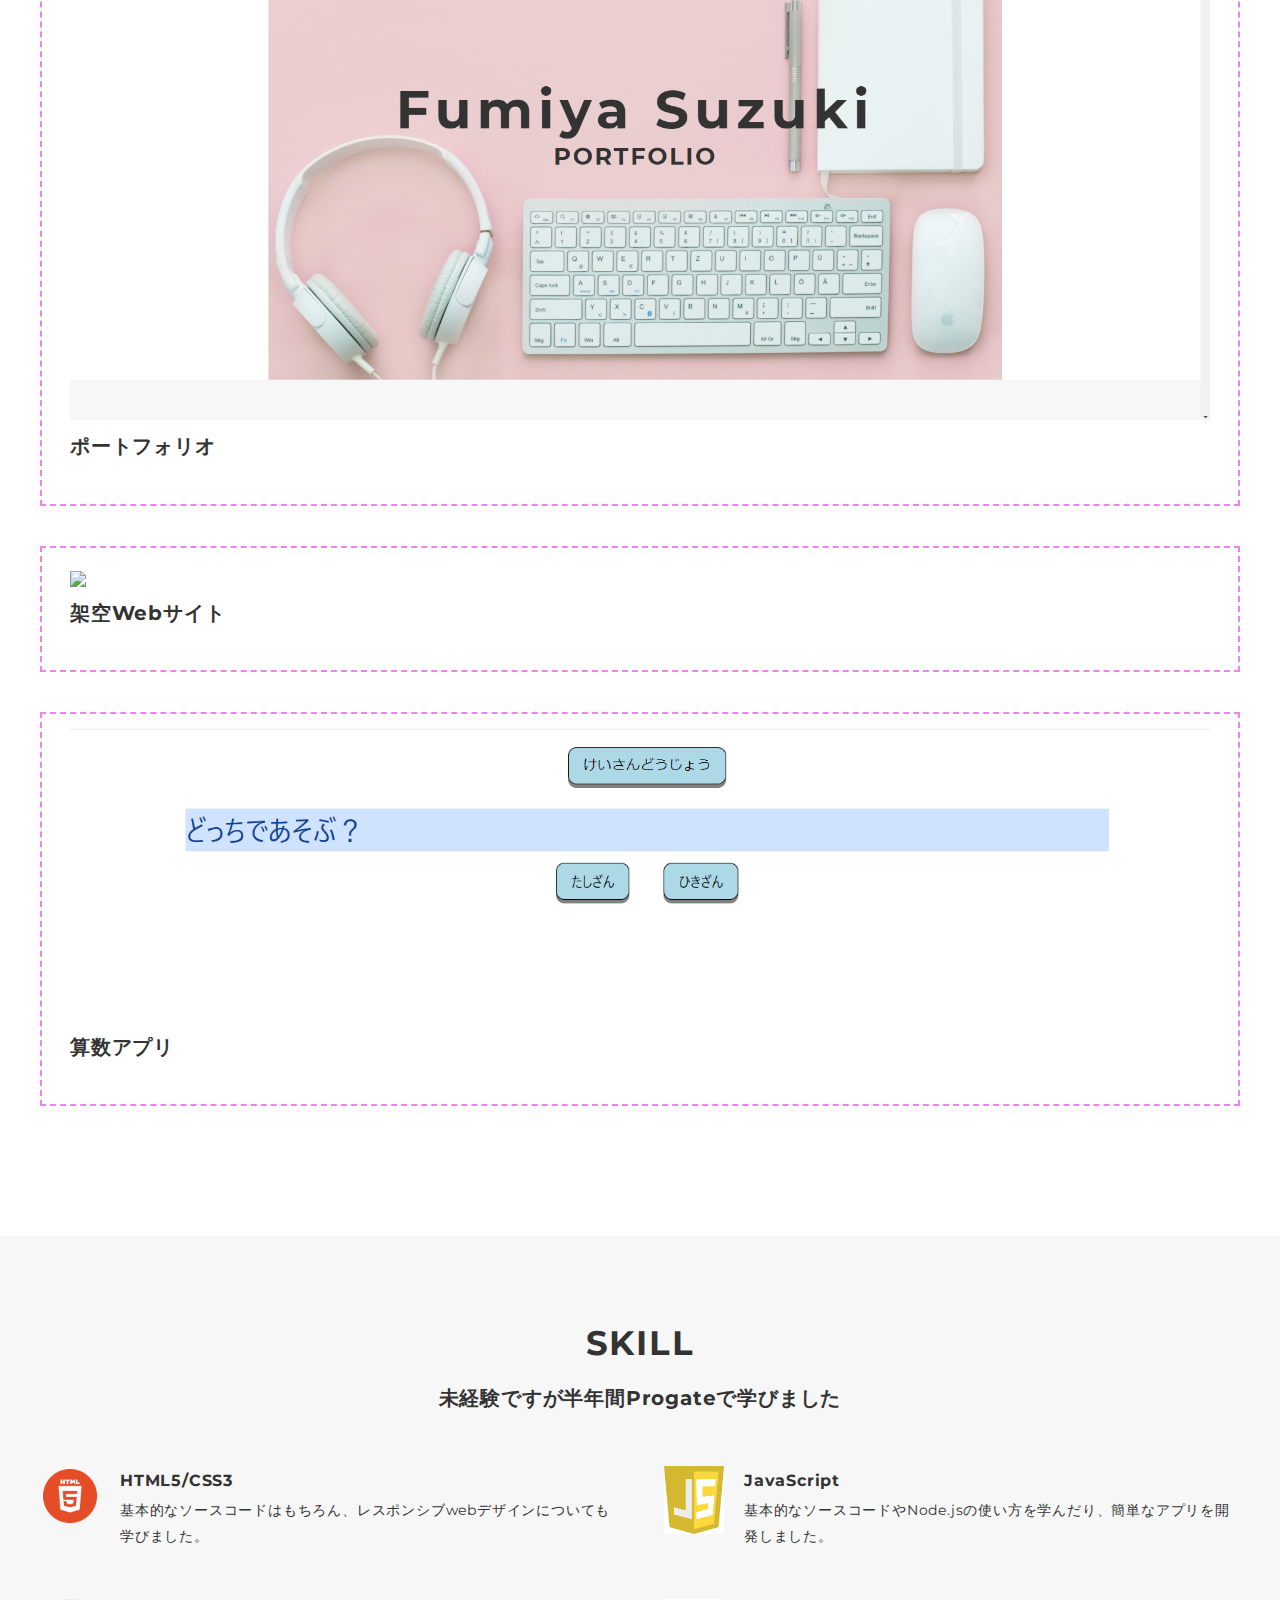
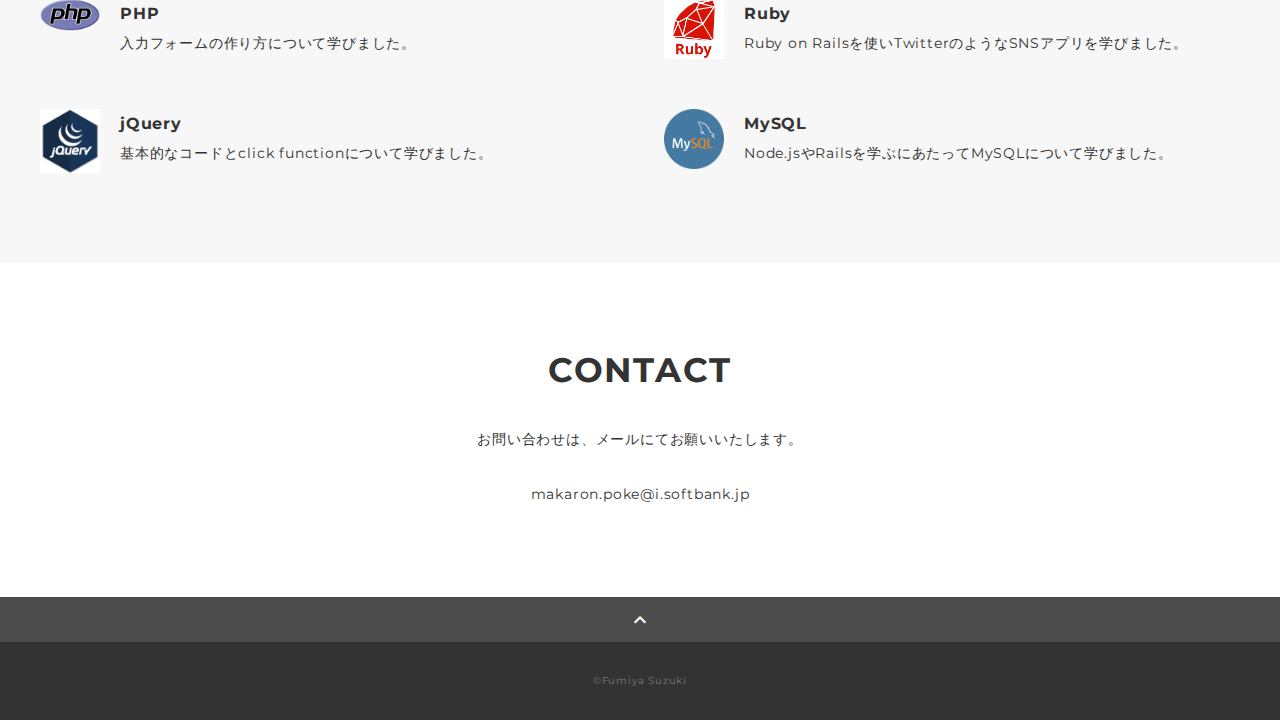
==== commit f3723f79: "架空Webサイト（鈴木ファーム）追加" ====
--- a/index.html
+++ b/index.html
@@ -78,6 +78,12 @@
             <a class="works-item" href="portfolio-main/works.portfolio.html">
               <p class="works-image"><img src="portfolio-main/img/portfolio-img.png"></p>
               <p class="works-name">ポートフォリオ</p>
+            </a>
+          </div>
+          <div class="works-list">
+            <a class="works-item" href="portfolio-main/works.horse.html">
+              <p class="works-image"><img src="portfolio-main/img/web-horse.png"></p>
+              <p class="works-name">架空Webサイト</p>
             </a>
           </div>
           <div class="works-list">
